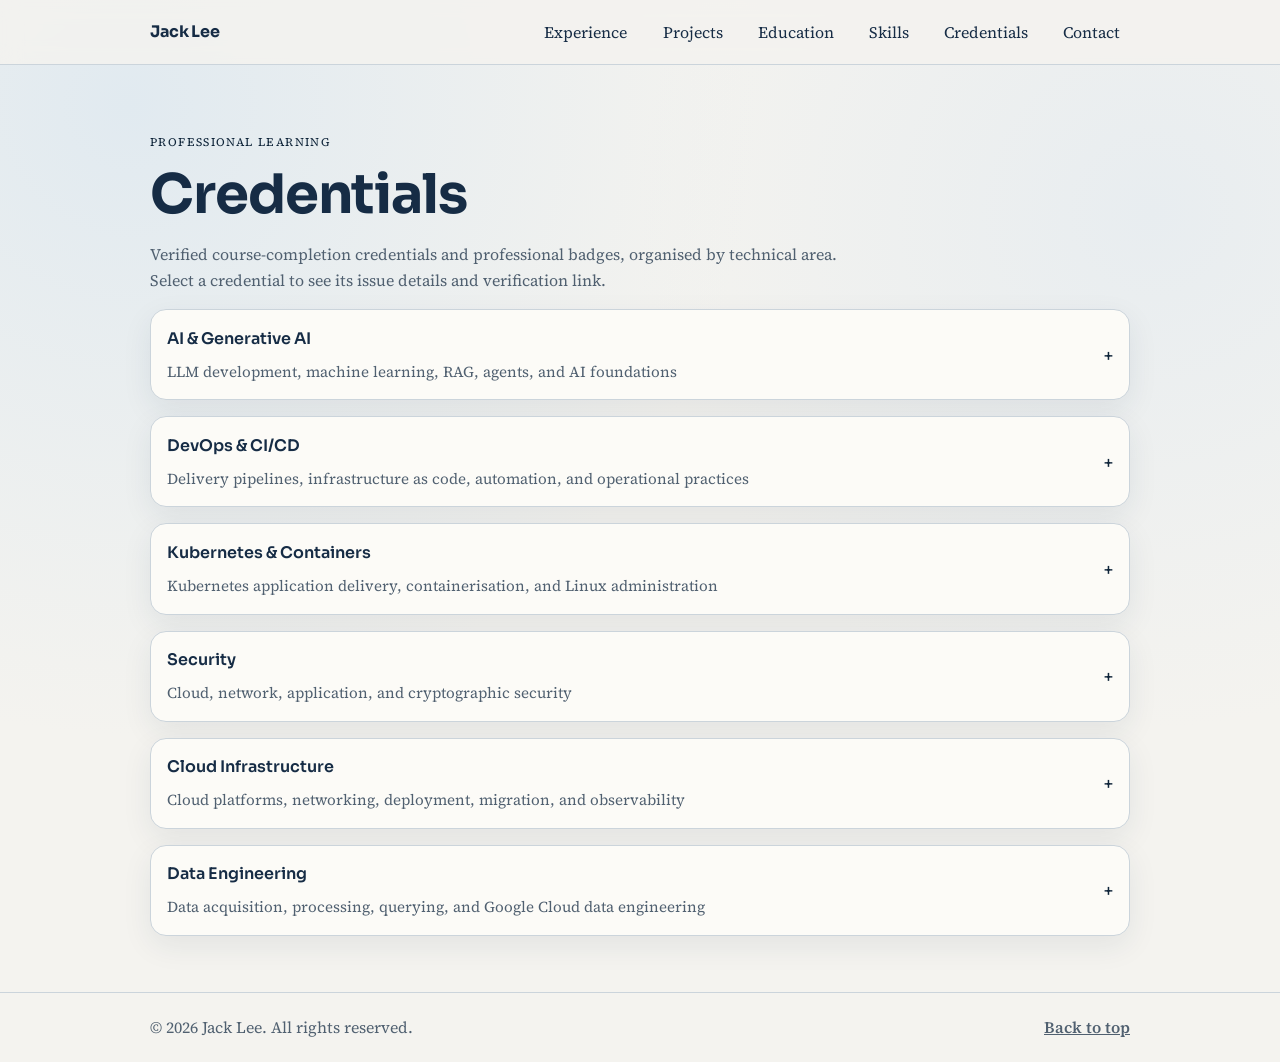
==== certificates.html @ bc1a13a3 "Load credentials dynamically on the certificates page" ====
<!doctype html>
<html lang="en">
  <head>
    <meta charset="UTF-8" />
    <meta name="viewport" content="width=device-width, initial-scale=1.0" />
    <title>Credentials | Jack Lee</title>
    <meta name="description" content="Verified professional credentials earned by Jack Lee across AI, DevOps, Kubernetes, security, cloud infrastructure, and data engineering." />
    <link rel="canonical" href="https://jack-lee.dev/certificates.html" />
    <meta property="og:type" content="website" />
    <meta property="og:url" content="https://jack-lee.dev/certificates.html" />
    <meta property="og:title" content="Credentials | Jack Lee" />
    <meta property="og:description" content="Professional learning credentials across AI, DevOps, Kubernetes, security, cloud infrastructure, and data engineering." />
    <meta property="og:image" content="https://jack-lee.dev/assets/jack-lee-mark.png" />
    <meta property="og:image:alt" content="JL monogram for Jack Lee" />
    <meta name="twitter:card" content="summary" />
    <meta name="twitter:title" content="Credentials | Jack Lee" />
    <meta name="twitter:description" content="Professional learning credentials across AI, DevOps, Kubernetes, security, cloud infrastructure, and data engineering." />
    <meta name="twitter:image" content="https://jack-lee.dev/assets/jack-lee-mark.png" />
    <link rel="icon" type="image/png" sizes="512x512" href="assets/jack-lee-mark-transparent.png" />
    <link rel="apple-touch-icon" href="assets/jack-lee-mark-transparent.png" />
    <link rel="preconnect" href="https://fonts.googleapis.com" />
    <link rel="preconnect" href="https://fonts.gstatic.com" crossorigin />
    <link href="https://fonts.googleapis.com/css2?family=Sora:wght@500;600;700&amp;family=Source+Serif+4:opsz,wght@8..60,400;8..60,500;8..60,600&amp;display=swap" rel="stylesheet" />
    <link rel="stylesheet" href="assets/css/styles.css?v=20260828-4" />
    <script defer src="assets/js/main.js?v=20260828-6"></script>
  </head>
  <body>
    <a class="skip-link" href="#credentials">Skip to credentials</a>
    <header class="site-header">
      <div class="container header-inner">
        <a class="brand" href="index.html">Jack Lee</a>
        <button class="nav-toggle" aria-label="Toggle navigation" aria-controls="site-navigation" aria-expanded="false">
          <span></span>
          <span></span>
          <span></span>
        </button>
        <nav id="site-navigation" class="site-nav" aria-label="Main navigation">
          <a href="index.html#experience">Experience</a>
          <a href="index.html#projects">Projects</a>
          <a href="index.html#education">Education</a>
          <a href="index.html#skills">Skills</a>
          <a href="#credentials" aria-current="page">Credentials</a>
          <a href="index.html#contact">Contact</a>
        </nav>
      </div>
    </header>

    <main id="top" tabindex="-1">
      <section id="credentials" class="section hero">
        <div class="container">
          <p class="eyebrow">Professional learning</p>
          <h1>Credentials</h1>
          <p class="lead">Verified course-completion credentials and professional badges, organised by technical area. Select a credential to see its issue details and verification link.</p>
          <div class="cert-areas" aria-live="polite"></div>
        </div>
      </section>
    </main>

    <footer class="site-footer">
      <div class="container footer-inner">
        <p>© <span id="year"></span> Jack Lee. All rights reserved.</p>
        <a href="#top">Back to top</a>
      </div>
    </footer>
  </body>
</html>
---- assets/css/styles.css ----
:root {
  --bg: #f4f3ef;
  --surface: #fcfbf7;
  --surface-alt: #e8edf0;
  --text: #162c45;
  --muted: #506070;
  --accent: #17324d;
  --accent-strong: #0e2439;
  --border: #cbd4db;
  --shadow: 0 10px 30px rgba(23, 50, 77, 0.08);
}

* {
  box-sizing: border-box;
}

html {
  scroll-behavior: smooth;
}

body {
  margin: 0;
  font-family: "Source Serif 4", Georgia, serif;
  color: var(--text);
  background:
    radial-gradient(circle at 10% 10%, #e1eaf0 0%, transparent 42%),
    radial-gradient(circle at 90% 20%, #e8edf0 0%, transparent 36%),
    var(--bg);
  line-height: 1.65;
}

h1,
h2,
h3,
.brand,
.button {
  font-family: "Sora", "Avenir Next", sans-serif;
  letter-spacing: -0.02em;
}

h1,
h2,
h3,
p {
  margin-top: 0;
}

.container {
  width: min(980px, 92vw);
  margin: 0 auto;
}

.section {
  padding: 3.5rem 0;
}

/* Section padding already clears most of the sticky header. */
main[id],
section[id] {
  scroll-margin-top: 1.5rem;
}

.skip-link {
  position: fixed;
  top: 0.75rem;
  left: 1rem;
  z-index: 200;
  padding: 0.6rem 0.85rem;
  border: 1px solid var(--border);
  border-radius: 999px;
  color: var(--text);
  background: var(--surface);
  font-family: "Sora", "Avenir Next", sans-serif;
  font-weight: 600;
  text-decoration: none;
  transform: translateY(-150%);
}

.skip-link:focus-visible {
  transform: translateY(0);
}

.section.alt {
  background: color-mix(in srgb, var(--surface-alt) 70%, white);
  border-top: 1px solid var(--border);
  border-bottom: 1px solid var(--border);
}

.site-header {
  position: sticky;
  top: 0;
  z-index: 100;
  backdrop-filter: blur(10px);
  background: rgba(244, 243, 239, 0.86);
  border-bottom: 1px solid var(--border);
}

.header-inner {
  display: flex;
  align-items: center;
  justify-content: space-between;
  min-height: 4rem;
}

.brand {
  font-weight: 700;
  text-decoration: none;
  color: var(--text);
}

.site-nav {
  display: flex;
  gap: 1rem;
}

.site-nav a {
  text-decoration: none;
  color: var(--text);
  padding: 0.35rem 0.6rem;
  border-radius: 999px;
}

.site-nav a:hover,
.site-nav a:focus-visible {
  background: var(--surface-alt);
  outline: none;
}

a:focus-visible,
.button:focus-visible,
summary:focus-visible,
.nav-toggle:focus-visible {
  outline: 3px solid color-mix(in srgb, var(--accent) 72%, white);
  outline-offset: 3px;
}

.nav-toggle {
  display: none;
  place-content: center;
  min-width: 44px;
  min-height: 44px;
  padding: 0.5rem;
  background: transparent;
  border: 0;
  cursor: pointer;
}

.nav-toggle span {
  display: block;
  width: 22px;
  height: 2px;
  background: var(--text);
  margin: 3px 0;
}

.hero {
  padding-top: 4.25rem;
}

.eyebrow {
  text-transform: uppercase;
  font-size: 0.72rem;
  letter-spacing: 0.12em;
  color: var(--accent-strong);
  margin-bottom: 0.8rem;
}

h1 {
  font-size: clamp(2rem, 5vw, 3.4rem);
  max-width: 18ch;
  line-height: 1.1;
  margin-bottom: 1rem;
}

.lead {
  max-width: 90ch;
  color: var(--muted);
}

p,
li {
  max-width: 100ch;
}

.hero-actions {
  display: flex;
  gap: 0.8rem;
  margin-top: 1.5rem;
}

.button {
  display: inline-block;
  text-decoration: none;
  border-radius: 999px;
  padding: 0.7rem 1.05rem;
  font-weight: 600;
  border: 1px solid transparent;
}

.button.primary {
  background: var(--accent);
  color: var(--surface);
}

.button.primary:hover,
.button.primary:focus-visible {
  background: var(--accent-strong);
}

.button.ghost {
  border-color: var(--border);
  color: var(--text);
  background: var(--surface);
}

.button.ghost:hover,
.button.ghost:focus-visible {
  border-color: var(--accent);
}

h2 {
  display: inline-block;
  font-size: clamp(1.5rem, 3vw, 2.1rem);
  margin-bottom: 1.2rem;
  padding-left: 10px;
}

.section h2::after {
  content: "";
  display: block;
  width: 80%;
  height: 2px;
  margin-top: 0.275rem;
  background: var(--accent);
  transform: scaleX(0);
  transform-origin: left center;
  transition: transform 1400ms cubic-bezier(0.25, 1, 0.5, 1);
}

.section.in-view h2::after {
  transform: scaleX(1);
}

@keyframes section-underline-draw {
  from {
    transform: scaleX(0);
  }

  to {
    transform: scaleX(1);
  }
}

.section.nav-target h2::after {
  animation: section-underline-draw 1400ms cubic-bezier(0.25, 1, 0.5, 1) both;
}

.timeline,
.grid {
  display: grid;
  gap: 1rem;
}

.grid {
  grid-template-columns: 1fr;
}

.card {
  background: var(--surface);
  border: 1px solid var(--border);
  border-radius: 16px;
  padding: 1rem 1.15rem;
  box-shadow: var(--shadow);
}

.featured-project {
  background: color-mix(in srgb, var(--surface) 72%, var(--surface-alt));
  padding: 1.3rem 1.4rem;
}

.card-head {
  margin-bottom: 0.7rem;
}

#education .card + .card {
  margin-top: 1rem;
}

.meta {
  color: var(--muted);
  font-size: 0.95rem;
}

/* Keep every employment date on the same visual level in the shared timeline. */
.timeline .meta {
  font-weight: 600;
}

.project-context {
  color: var(--muted);
  font-size: 0.78em;
  font-weight: 500;
  letter-spacing: 0;
  white-space: nowrap;
}

.project-title-link {
  color: inherit;
  text-decoration: none;
}

.project-title-link:hover,
.project-title-link:focus-visible {
  color: var(--accent);
}

.skills-list {
  list-style: none;
  padding: 0;
  margin: 0;
  display: grid;
  grid-template-columns: 1fr;
  gap: 0.6rem;
}

.skills-list li {
  max-width: none;
  background: var(--surface);
  border: 1px solid var(--border);
  border-radius: 10px;
  padding: 0.75rem;
}

.cert-areas {
  display: grid;
  gap: 1rem;
}

.cert-area-group {
  list-style: none;
  background: var(--surface);
  border: 1px solid var(--border);
  border-radius: 16px;
  box-shadow: var(--shadow);
  overflow: clip;
}

.cert-area-group > summary {
  list-style: none;
  display: flex;
  flex-direction: column;
  gap: 0.25rem;
  padding: 0.95rem 1rem;
  cursor: pointer;
  position: relative;
}

.cert-area-group > summary::-webkit-details-marker {
  display: none;
}

.cert-area-group > summary::after {
  content: "+";
  position: absolute;
  right: 1rem;
  top: 50%;
  transform: translateY(-50%);
  color: var(--accent-strong);
  font-weight: 700;
}

.cert-area-group[open] > summary::after {
  content: "-";
}

.cert-overview {
  display: grid;
  grid-template-columns: repeat(auto-fit, minmax(260px, 1fr));
  gap: 0.8rem;
  align-items: start;
  padding: 0.8rem 1rem 1rem;
  border-top: 1px solid var(--border);
}

.cert-category-heading {
  grid-column: 1 / -1;
  display: flex;
  flex-direction: column;
  gap: 0.15rem;
  padding: 0.8rem 0 0.1rem;
  border-bottom: 1px solid var(--border);
}

.cert-card {
  border: 1px solid var(--border);
  border-radius: 12px;
  background: var(--surface);
  overflow: clip;
  align-self: start;
}

.cert-card summary {
  list-style: none;
  display: flex;
  flex-direction: column;
  gap: 0.2rem;
  padding: 0.8rem 0.9rem;
  cursor: pointer;
  position: relative;
}

.cert-card summary::-webkit-details-marker {
  display: none;
}

.cert-card summary::after {
  content: "+";
  position: absolute;
  right: 1rem;
  top: 50%;
  transform: translateY(-50%);
  color: var(--accent-strong);
  font-weight: 700;
}

.cert-card[open] summary::after {
  content: "-";
}

.cert-title {
  font-family: "Sora", "Avenir Next", sans-serif;
  font-weight: 600;
  margin-bottom: 0.2rem;
}

.reveal {
  opacity: 0;
  transform: translateY(12px);
  transition:
    opacity 340ms ease-out,
    transform 340ms ease-out;
  transition-delay: var(--reveal-delay, 0ms);
}

.reveal.in-view {
  opacity: 1;
  transform: translateY(0);
}

.section.nav-reveal.reveal {
  transition:
    opacity 220ms ease-out,
    transform 220ms ease-out;
  transition-delay: 0ms;
}

.cert-meta {
  color: var(--muted);
  font-size: 0.95rem;
}

.cert-detail {
  border-top: 1px solid var(--border);
  padding: 0.75rem 0.9rem 0.9rem;
  font-size: 0.95rem;
}

.cert-badge-image {
  display: block;
  width: min(180px, 100%);
  height: auto;
  margin: 0.35rem 0 0.65rem;
}

a {
  color: var(--accent-strong);
}

.site-footer {
  border-top: 1px solid var(--border);
  padding: 1.35rem 0;
  color: var(--muted);
}

.footer-inner {
  display: flex;
  align-items: center;
  justify-content: space-between;
  gap: 1rem;
}

.site-footer p {
  margin: 0;
}

.site-footer a {
  color: var(--muted);
  font-weight: 600;
}

@media (max-width: 760px) {
  .nav-toggle {
    display: block;
  }

  .site-nav {
    position: absolute;
    right: 4vw;
    top: 4rem;
    background: var(--surface);
    border: 1px solid var(--border);
    border-radius: 12px;
    padding: 0.5rem;
    display: none;
    flex-direction: column;
    min-width: 190px;
    box-shadow: var(--shadow);
  }

  .site-nav.is-open {
    display: flex;
  }

  .hero-actions {
    flex-wrap: wrap;
  }

  .featured-project {
    padding: 1.15rem;
  }

  .footer-inner {
    align-items: flex-start;
    flex-direction: column;
    gap: 0.45rem;
  }

  .cert-area-group > summary::after {
    right: 0.85rem;
  }
}

@media print {
  .site-header,
  .hero-actions,
  .nav-toggle {
    display: none;
  }

  body {
    background: #fff;
    color: #000;
  }

  .section {
    padding: 1rem 0;
  }

  .card,
  .skills-list li {
    box-shadow: none;
    border: 1px solid #bbb;
  }
}

@media (prefers-reduced-motion: reduce) {
  .reveal {
    opacity: 1;
    transform: none;
    transition: none;
  }

  .section h2::after {
    transform: scaleX(1);
    transition: none;
  }

  .section.nav-target h2::after {
    animation: none;
  }
}
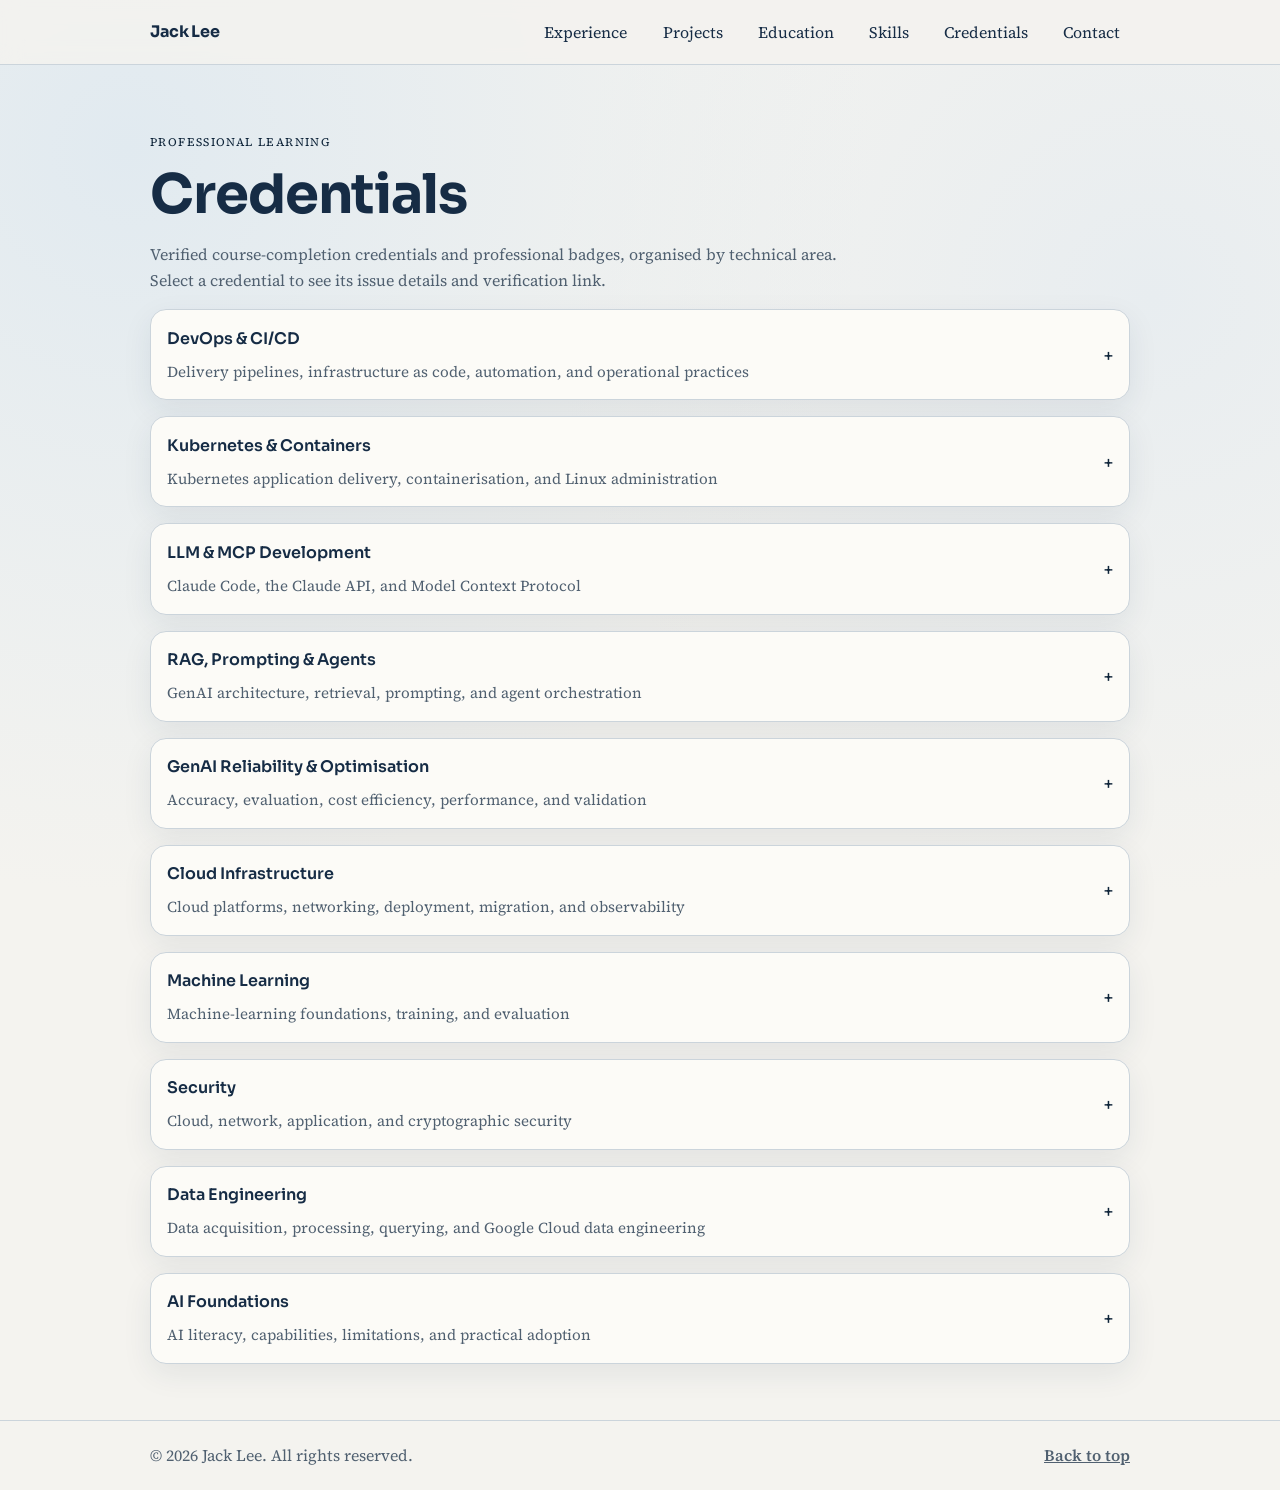
==== commit c4543bc4: "Refine certificate tracks and loading state" ====
--- a/certificates.html
+++ b/certificates.html
@@ -22,7 +22,7 @@
     <link rel="preconnect" href="https://fonts.gstatic.com" crossorigin />
     <link href="https://fonts.googleapis.com/css2?family=Sora:wght@500;600;700&amp;family=Source+Serif+4:opsz,wght@8..60,400;8..60,500;8..60,600&amp;display=swap" rel="stylesheet" />
     <link rel="stylesheet" href="assets/css/styles.css?v=20260828-4" />
-    <script defer src="assets/js/main.js?v=20260828-6"></script>
+    <script defer src="assets/js/main.js?v=20260828-8"></script>
   </head>
   <body>
     <a class="skip-link" href="#credentials">Skip to credentials</a>
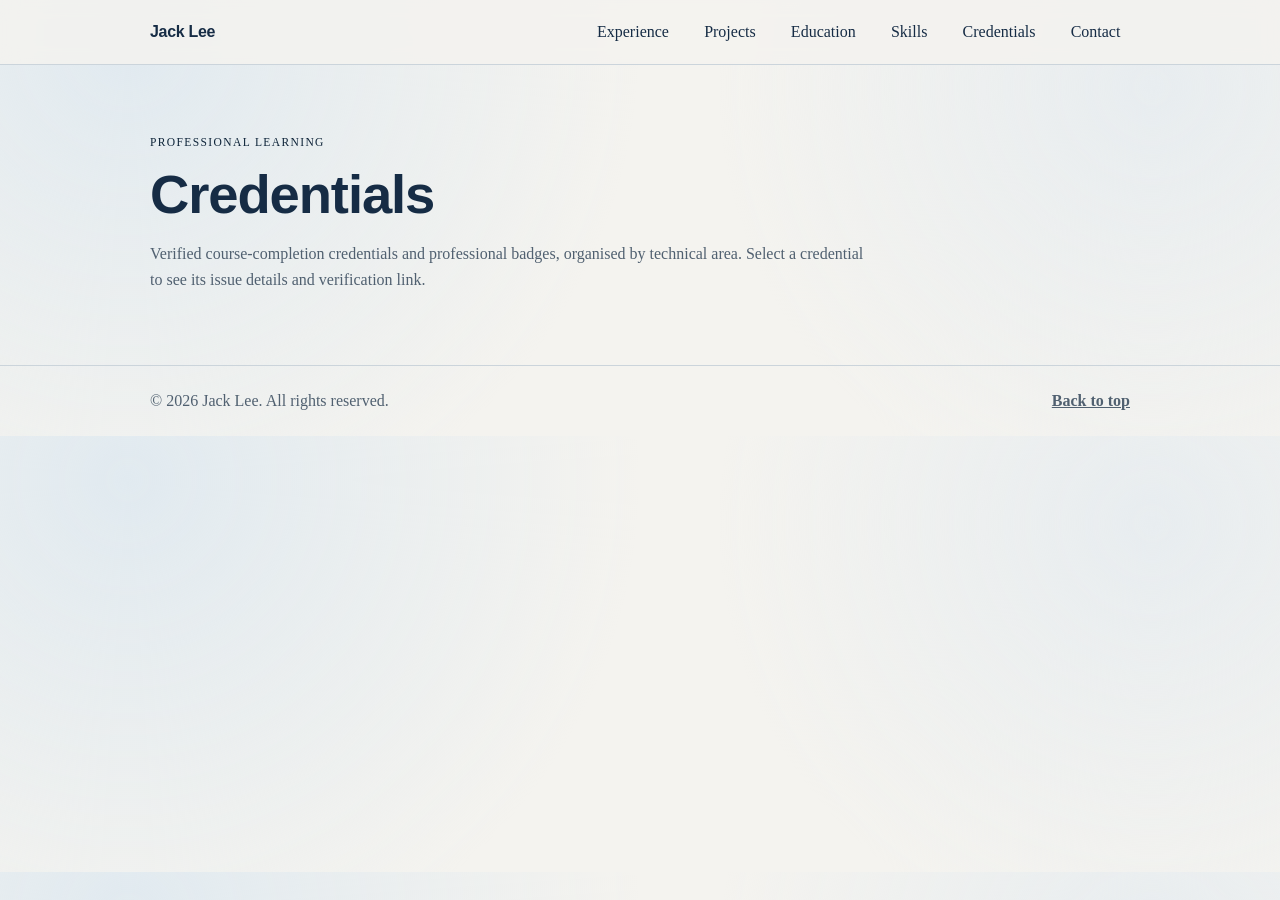
==== commit 173f05ba: "Rename credentials page and preserve certificate redirect" ====
--- a/certificates.html
+++ b/certificates.html
@@ -2,65 +2,11 @@
 <html lang="en">
   <head>
     <meta charset="UTF-8" />
-    <meta name="viewport" content="width=device-width, initial-scale=1.0" />
-    <title>Credentials | Jack Lee</title>
-    <meta name="description" content="Verified professional credentials earned by Jack Lee across AI, DevOps, Kubernetes, security, cloud infrastructure, and data engineering." />
-    <link rel="canonical" href="https://jack-lee.dev/certificates.html" />
-    <meta property="og:type" content="website" />
-    <meta property="og:url" content="https://jack-lee.dev/certificates.html" />
-    <meta property="og:title" content="Credentials | Jack Lee" />
-    <meta property="og:description" content="Professional learning credentials across AI, DevOps, Kubernetes, security, cloud infrastructure, and data engineering." />
-    <meta property="og:image" content="https://jack-lee.dev/assets/jack-lee-mark.png" />
-    <meta property="og:image:alt" content="JL monogram for Jack Lee" />
-    <meta name="twitter:card" content="summary" />
-    <meta name="twitter:title" content="Credentials | Jack Lee" />
-    <meta name="twitter:description" content="Professional learning credentials across AI, DevOps, Kubernetes, security, cloud infrastructure, and data engineering." />
-    <meta name="twitter:image" content="https://jack-lee.dev/assets/jack-lee-mark.png" />
-    <link rel="icon" type="image/png" sizes="512x512" href="assets/jack-lee-mark-transparent.png" />
-    <link rel="apple-touch-icon" href="assets/jack-lee-mark-transparent.png" />
-    <link rel="preconnect" href="https://fonts.googleapis.com" />
-    <link rel="preconnect" href="https://fonts.gstatic.com" crossorigin />
-    <link href="https://fonts.googleapis.com/css2?family=Sora:wght@500;600;700&amp;family=Source+Serif+4:opsz,wght@8..60,400;8..60,500;8..60,600&amp;display=swap" rel="stylesheet" />
-    <link rel="stylesheet" href="assets/css/styles.css?v=20260828-4" />
-    <script defer src="assets/js/main.js?v=20260828-8"></script>
+    <meta http-equiv="refresh" content="0; url=credentials.html" />
+    <link rel="canonical" href="https://jack-lee.dev/credentials.html" />
+    <title>Redirecting to credentials | Jack Lee</title>
   </head>
   <body>
-    <a class="skip-link" href="#credentials">Skip to credentials</a>
-    <header class="site-header">
-      <div class="container header-inner">
-        <a class="brand" href="index.html">Jack Lee</a>
-        <button class="nav-toggle" aria-label="Toggle navigation" aria-controls="site-navigation" aria-expanded="false">
-          <span></span>
-          <span></span>
-          <span></span>
-        </button>
-        <nav id="site-navigation" class="site-nav" aria-label="Main navigation">
-          <a href="index.html#experience">Experience</a>
-          <a href="index.html#projects">Projects</a>
-          <a href="index.html#education">Education</a>
-          <a href="index.html#skills">Skills</a>
-          <a href="#credentials" aria-current="page">Credentials</a>
-          <a href="index.html#contact">Contact</a>
-        </nav>
-      </div>
-    </header>
-
-    <main id="top" tabindex="-1">
-      <section id="credentials" class="section hero">
-        <div class="container">
-          <p class="eyebrow">Professional learning</p>
-          <h1>Credentials</h1>
-          <p class="lead">Verified course-completion credentials and professional badges, organised by technical area. Select a credential to see its issue details and verification link.</p>
-          <div class="cert-areas" aria-live="polite"></div>
-        </div>
-      </section>
-    </main>
-
-    <footer class="site-footer">
-      <div class="container footer-inner">
-        <p>© <span id="year"></span> Jack Lee. All rights reserved.</p>
-        <a href="#top">Back to top</a>
-      </div>
-    </footer>
+    <p><a href="credentials.html">View credentials</a></p>
   </body>
 </html>
